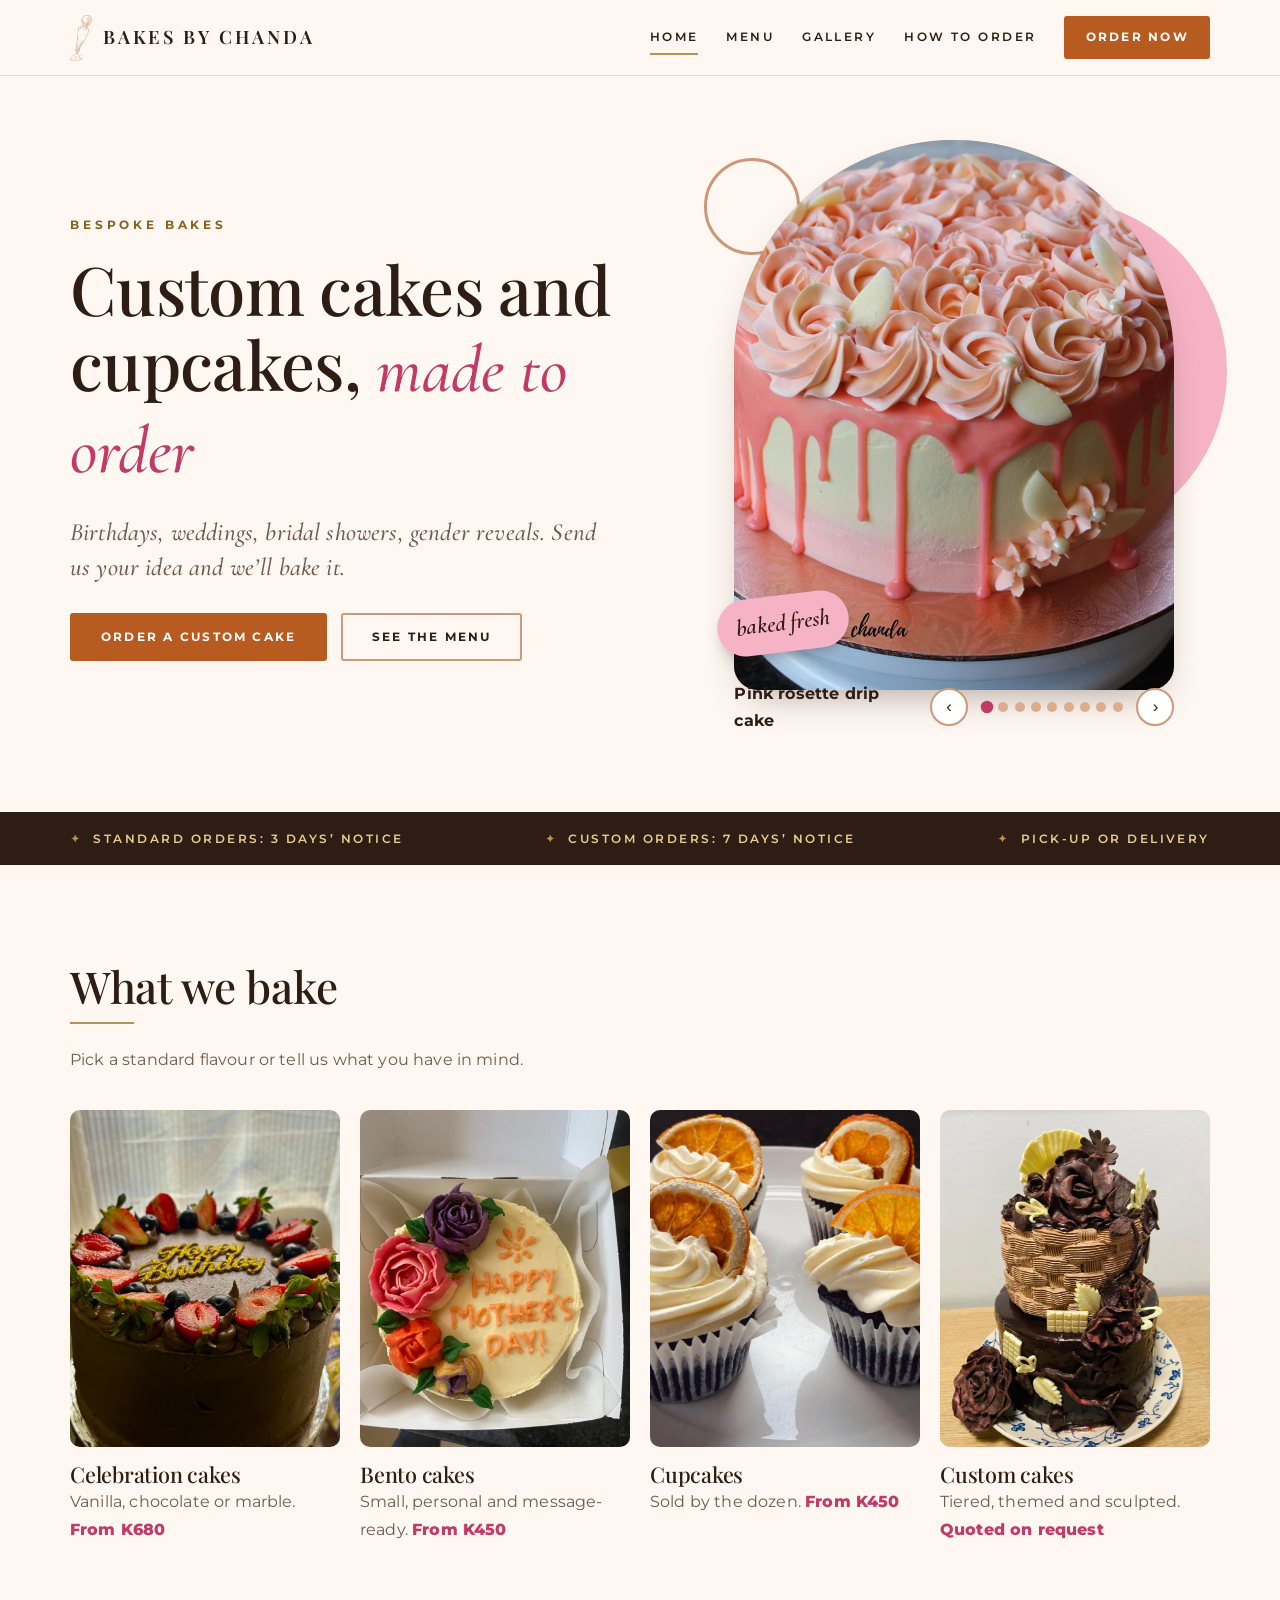
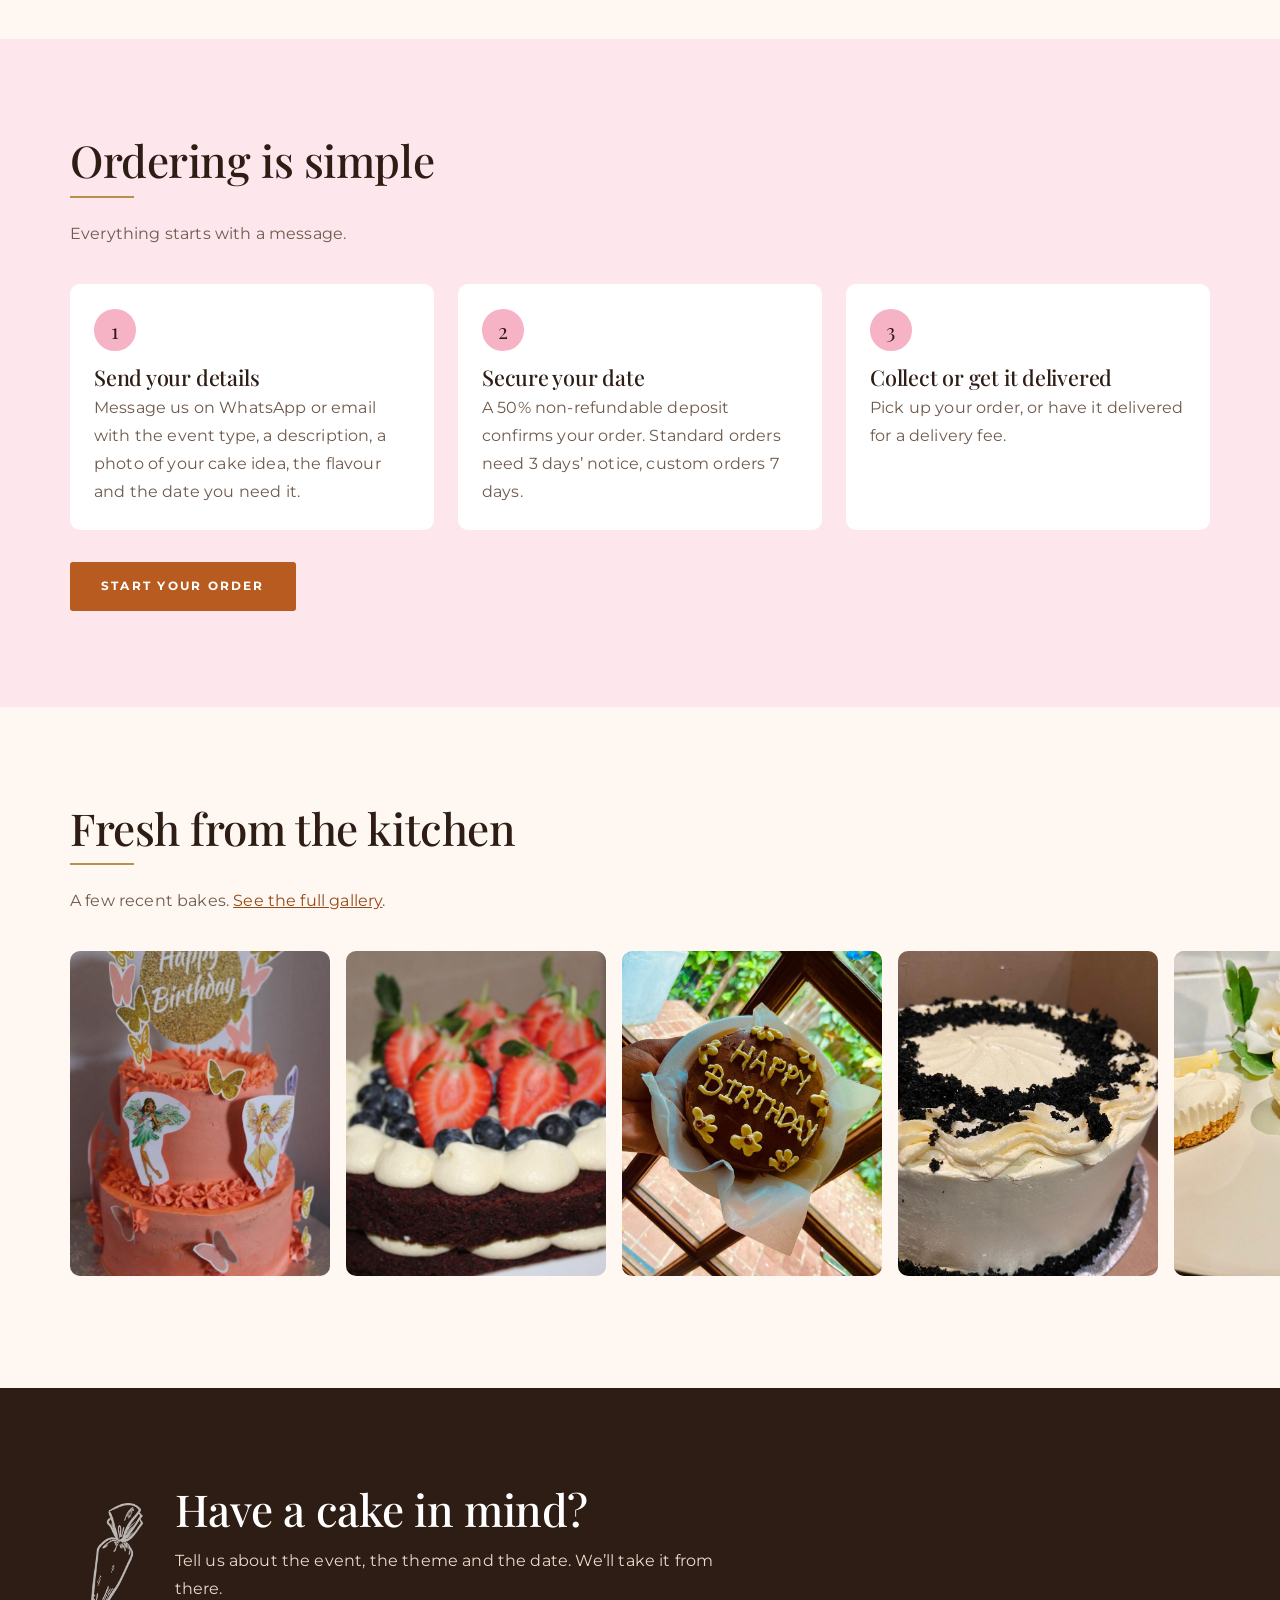
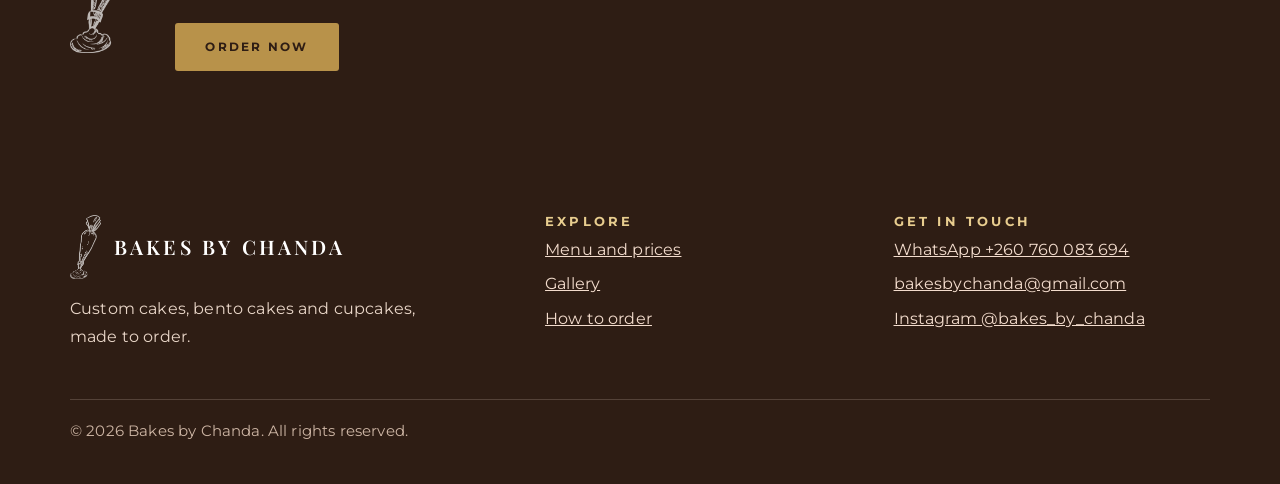
==== index.html @ f574d34b "Add files via upload" ====
<!DOCTYPE html>
<html lang="en">
<head>
<meta charset="utf-8">
<meta name="viewport" content="width=device-width, initial-scale=1">
<title>Bakes by Chanda | Custom cakes, bento cakes and cupcakes</title>
<meta name="description" content="Custom cakes, bento cakes and cupcakes made to order. See the menu and prices, browse the gallery and order on WhatsApp.">
<meta name="theme-color" content="#dbac8f">
<meta property="og:title" content="Bakes by Chanda | Custom cakes, bento cakes and cupcakes">
<meta property="og:description" content="Custom cakes, bento cakes and cupcakes made to order. See the menu and prices, browse the gallery and order on WhatsApp.">
<meta property="og:type" content="website">
<meta property="og:image" content="images/cake-pink-rosettes.jpg">
<link rel="icon" type="image/png" href="images/logo-bag.png">
<link rel="preconnect" href="https://fonts.googleapis.com">
<link rel="preconnect" href="https://fonts.gstatic.com" crossorigin>
<link href="https://fonts.googleapis.com/css2?family=Cormorant+Garamond:ital,wght@0,500;0,600;1,500;1,600&family=Montserrat:wght@400;500;600;700;800&family=Playfair+Display:wght@500;600;700&display=swap" rel="stylesheet">
<link rel="stylesheet" href="css/style.css">
</head>
<body>
<a class="skip-link" href="#main">Skip to content</a>
<header class="site-header">
  <div class="wrap header-inner">
    <a class="brand" href="index.html" aria-label="Bakes by Chanda, home">
      <img src="images/logo-bag.png" alt="">
      <span class="brand-name">Bakes by Chanda</span>
    </a>
    <button class="nav-toggle" aria-expanded="false" aria-controls="site-nav" aria-label="Menu"><span></span></button>
    <nav class="nav" id="site-nav" aria-label="Main">
      <a href="index.html" aria-current="page">Home</a>
      <a href="menu.html">Menu</a>
      <a href="gallery.html">Gallery</a>
      <a href="order.html">How to order</a>
      <a class="btn btn-primary" href="order.html#order-form">Order now</a>
    </nav>
  </div>
</header>
<main id="main">

<section class="hero">
  <div class="wrap hero-grid">
    <div>
      <p class="eyebrow">Bespoke bakes</p>
      <h1>Custom cakes and cupcakes, <em>made to order</em></h1>
      <p class="lede">Birthdays, weddings, bridal showers, gender reveals. Send us your idea and we&rsquo;ll bake it.</p>
      <div class="hero-actions">
        <a class="btn btn-primary" href="order.html#order-form">Order a custom cake</a>
        <a class="btn btn-ghost" href="menu.html">See the menu</a>
      </div>
    </div>
    <div class="hero-art">
      <div class="slides" data-slideshow role="region" aria-roledescription="carousel" aria-label="Photos of our cakes and cupcakes">
        <figure class="slide is-active" data-caption="Pink rosette drip cake">
          <img src="images/cake-pink-rosettes.jpg" alt="Pink rosette drip cake with pearls and white chocolate petals" width="1100" height="1100">
        </figure>
        <figure class="slide" data-caption="Buttercream flower cupcakes" aria-hidden="true">
          <img src="images/cupcakes-buttercream-flowers.jpg" alt="Cupcakes topped with piped buttercream roses and flowers" width="1100" height="1100" loading="lazy">
        </figure>
        <figure class="slide" data-caption="Chocolate drip cake" aria-hidden="true">
          <img src="images/cake-chocolate-drip.jpg" alt="Chocolate drip cake with buttercream swirls and crumb toppers" width="1100" height="1100" loading="lazy">
        </figure>
        <figure class="slide" data-caption="Oreo cupcakes" aria-hidden="true">
          <img src="images/cupcakes-oreo.jpg" alt="Chocolate cupcakes with Oreo buttercream and Oreo halves" width="1100" height="1100" loading="lazy">
        </figure>
        <figure class="slide" data-caption="Gold drip birthday cake" aria-hidden="true">
          <img src="images/cake-gold-drip-33-detail.jpg" alt="Gold drip cake with piped numbers and decorations" width="1100" height="1100" loading="lazy">
        </figure>
        <figure class="slide" data-caption="Fondant cake with sugar flowers" aria-hidden="true">
          <img src="images/cake-fondant-striped-roses.jpg" alt="Red and white striped fondant cake with sugar roses and candy details" width="1100" height="1100" loading="lazy">
        </figure>
        <figure class="slide" data-caption="Caramel drip cake" aria-hidden="true">
          <img src="images/cake-caramel-drip.jpg" alt="Caramel and chocolate drip cake with buttercream rosettes" width="825" height="1100" loading="lazy">
        </figure>
        <figure class="slide" data-caption="Butterfly cupcakes" aria-hidden="true">
          <img src="images/cupcakes-pink-butterflies.jpg" alt="Pink buttercream cupcakes with gold glitter butterfly toppers" width="1100" height="733" loading="lazy">
        </figure>
        <figure class="slide" data-caption="Rose and flower cupcakes" aria-hidden="true">
          <img src="images/cupcakes-rose-box.jpg" alt="Box of cupcakes with piped pink and orange buttercream flowers" width="1100" height="825" loading="lazy">
        </figure>
      </div>
      <div class="slide-bar">
        <p class="slide-caption" aria-live="polite"></p>
        <div class="slide-controls">
          <button class="slide-btn slide-prev" type="button" aria-label="Previous photo">&#8249;</button>
          <div class="slide-dots"></div>
          <button class="slide-btn slide-next" type="button" aria-label="Next photo">&#8250;</button>
        </div>
      </div>
      <span class="sticker" aria-hidden="true">baked fresh</span>
    </div>
  </div>
</section>

<div class="info-strip">
  <div class="wrap">
    <ul>
      <li>Standard orders: 3 days&rsquo; notice</li>
      <li>Custom orders: 7 days&rsquo; notice</li>
      <li>Pick-up or delivery</li>
    </ul>
  </div>
</div>

<section class="section">
  <div class="wrap">
    <div class="section-head">
      <h2>What we bake</h2>
      <p>Pick a standard flavour or tell us what you have in mind.</p>
    </div>
    <div class="tiles">
      <a class="tile" href="menu.html#cakes">
        <div class="tile-img"><img src="images/cake-chocolate-berries-birthday.jpg" alt="Chocolate birthday cake ringed with strawberries and blueberries" loading="lazy"></div>
        <h3>Celebration cakes</h3>
        <p>Vanilla, chocolate or marble. <span class="from">From K680</span></p>
      </a>
      <a class="tile" href="menu.html#bento">
        <div class="tile-img"><img src="images/bento-mothers-day.jpg" alt="Mother&rsquo;s Day bento cake with buttercream roses" loading="lazy"></div>
        <h3>Bento cakes</h3>
        <p>Small, personal and message-ready. <span class="from">From K450</span></p>
      </a>
      <a class="tile" href="menu.html#cupcakes">
        <div class="tile-img"><img src="images/cupcakes-orange-slice.jpg" alt="Chocolate cupcakes with vanilla frosting and dried orange slices" loading="lazy"></div>
        <h3>Cupcakes</h3>
        <p>Sold by the dozen. <span class="from">From K450</span></p>
      </a>
      <a class="tile" href="menu.html#custom">
        <div class="tile-img"><img src="images/cake-chocolate-basket-weave.jpg" alt="Two-tier chocolate cake with basket-weave buttercream and chocolate roses" loading="lazy"></div>
        <h3>Custom cakes</h3>
        <p>Tiered, themed and sculpted. <span class="from">Quoted on request</span></p>
      </a>
    </div>
  </div>
</section>

<section class="section band-pink">
  <div class="wrap">
    <div class="section-head">
      <h2>Ordering is simple</h2>
      <p>Everything starts with a message.</p>
    </div>
    <ol class="steps">
      <li>
        <h3>Send your details</h3>
        <p>Message us on WhatsApp or email with the event type, a description, a photo of your cake idea, the flavour and the date you need it.</p>
      </li>
      <li>
        <h3>Secure your date</h3>
        <p>A 50% non-refundable deposit confirms your order. Standard orders need 3 days&rsquo; notice, custom orders 7 days.</p>
      </li>
      <li>
        <h3>Collect or get it delivered</h3>
        <p>Pick up your order, or have it delivered for a delivery fee.</p>
      </li>
    </ol>
    <div class="band-actions"><a class="btn btn-primary" href="order.html#order-form">Start your order</a></div>
  </div>
</section>

<section class="section">
  <div class="wrap">
    <div class="section-head">
      <h2>Fresh from the kitchen</h2>
      <p>A few recent bakes. <a href="gallery.html">See the full gallery</a>.</p>
    </div>
  </div>
  <div class="strip" tabindex="0" aria-label="Recent bakes, scroll sideways">
    <a href="gallery.html#custom"><img src="images/cake-fairy-two-tier.jpg" alt="Two-tier fairy birthday cake with butterflies" loading="lazy"></a>
    <a href="gallery.html#cakes"><img src="images/cake-red-velvet-berries.jpg" alt="Naked layer cake with strawberries and blueberries" loading="lazy"></a>
    <a href="gallery.html#bento"><img src="images/bento-happy-birthday.jpg" alt="Chocolate bento cake with Happy Birthday piping" loading="lazy"></a>
    <a href="gallery.html#cakes"><img src="images/cake-vanilla-crumb.jpg" alt="Vanilla buttercream cake with dark cake-crumb border" loading="lazy"></a>
    <a href="gallery.html#desserts"><img src="images/dessert-lemon-cheesecake-cups.jpg" alt="Lemon cheesecake cups with a biscuit base" loading="lazy" style="object-position:40% 50%"></a>
    <a href="gallery.html#custom"><img src="images/cake-fondant-striped-roses-detail.jpg" alt="Close-up of sugar roses on a striped fondant cake" loading="lazy"></a>
  </div>
</section>

<section class="section cta">
  <div class="wrap cta-inner">
    <img src="images/logo-bag-white.png" alt="">
    <div>
      <h2>Have a cake in mind?</h2>
      <p>Tell us about the event, the theme and the date. We&rsquo;ll take it from there.</p>
      <a class="btn btn-primary" href="order.html#order-form">Order now</a>
    </div>
  </div>
</section>
</main>
<footer class="site-footer">
  <div class="wrap">
    <div class="footer-grid">
      <div>
        <div class="footer-brand">
          <img src="images/logo-bag-white.png" alt="">
          <span class="brand-name">Bakes by Chanda</span>
        </div>
        <p style="margin-top:1rem;max-width:22rem">Custom cakes, bento cakes and cupcakes, made to order.</p>
      </div>
      <div>
        <h3>Explore</h3>
        <ul>
          <li><a href="menu.html">Menu and prices</a></li>
          <li><a href="gallery.html">Gallery</a></li>
          <li><a href="order.html">How to order</a></li>
        </ul>
      </div>
      <div>
        <h3>Get in touch</h3>
        <ul>
          <li><a href="https://wa.me/260760083694">WhatsApp +260 760 083 694</a></li>
          <li><a href="mailto:bakesbychanda@gmail.com">bakesbychanda@gmail.com</a></li>
          <li><a href="https://www.instagram.com/bakes_by_chanda/" rel="noopener">Instagram @bakes_by_chanda</a></li>
        </ul>
      </div>
    </div>
    <p class="copyright">&copy; <span data-year>2026</span> Bakes by Chanda. All rights reserved.</p>
  </div>
</footer>
<script src="js/main.js"></script>
</body>
</html>
---- css/style.css ----
/* ==========================================================
   Bakes by Chanda – stylesheet
   Colours come from the menu/logo PDF (tan, clay, burnt orange)
   plus a pink accent. Change them once here, in :root.
   ========================================================== */

:root {
  --cream: #fff8f2;
  --paper: #ffffff;
  --tan: #dbac8f;
  --clay: #cb9979;
  --burnt: #b85b20;
  --burnt-dark: #964815;
  --cocoa: #2e1d14;
  --muted: #6f5a4d;
  --pink: #f6b3c5;
  --pink-soft: #fde6ec;
  --pink-deep: #c23b66;
  --gold: #b8924a;          /* decorative gold */
  --gold-text: #85621f;     /* darker gold, readable on cream */
  --gold-light: #e8cd8f;    /* gold on dark backgrounds */

  --font-display: "Playfair Display", Georgia, "Times New Roman", serif;
  --font-accent: "Cormorant Garamond", Georgia, serif;
  --font-body: "Montserrat", "Segoe UI", system-ui, -apple-system, sans-serif;

  --radius: 10px;
  --wrap: 1140px;
  --header-h: 76px;
}

*,
*::before,
*::after { box-sizing: border-box; }

html { scroll-behavior: smooth; scroll-padding-top: calc(var(--header-h) + 16px); }

body {
  margin: 0;
  font-family: var(--font-body);
  font-size: 1rem;
  line-height: 1.75;
  letter-spacing: .01em;
  color: var(--cocoa);
  background: var(--cream);
  -webkit-font-smoothing: antialiased;
}

img { max-width: 100%; display: block; }
a { color: var(--burnt-dark); }
a:hover { color: var(--pink-deep); }

h1, h2, h3 {
  font-family: var(--font-display);
  font-weight: 500;
  line-height: 1.12;
  letter-spacing: -.01em;
  margin: 0 0 .5em;
  color: var(--cocoa);
}
h1 { font-size: clamp(2.5rem, 5.4vw, 4.2rem); }
h2 { font-size: clamp(1.9rem, 3.6vw, 2.75rem); }
h3 { font-size: 1.35rem; }
h1 em, h2 em {
  font-family: var(--font-accent); font-style: italic; font-weight: 500;
  color: var(--pink-deep); letter-spacing: 0;
}
.eyebrow {
  font-size: .75rem; font-weight: 700; letter-spacing: .32em; text-transform: uppercase;
  color: var(--gold-text); margin: 0 0 1rem;
}
p { margin: 0 0 1em; }

:focus-visible { outline: 3px solid var(--pink-deep); outline-offset: 3px; border-radius: 4px; }

.wrap { width: min(var(--wrap), 100% - 2.5rem); margin-inline: auto; }
.section { padding: clamp(3.5rem, 8vw, 6rem) 0; }
.section-head { max-width: 40rem; margin-bottom: 2.25rem; }
.section-head p { color: var(--muted); }
.section-head h2::after { content: ""; display: block; width: 64px; height: 2px; background: var(--gold); margin-top: .7rem; }
.lede { font-family: var(--font-accent); font-size: 1.55rem; line-height: 1.4; font-style: italic; font-weight: 500; color: var(--muted); max-width: 34rem; }

.skip-link {
  position: absolute; left: -999px; top: 8px; z-index: 100;
  background: var(--cocoa); color: #fff; padding: .6rem 1rem; border-radius: 8px;
}
.skip-link:focus { left: 8px; }

/* ---------- Buttons ---------- */
.btn {
  display: inline-flex; align-items: center; justify-content: center; gap: .5rem;
  padding: 1rem 1.8rem; border-radius: 3px; border: 2px solid transparent;
  font: 700 .78rem/1 var(--font-body); letter-spacing: .18em; text-transform: uppercase;
  text-decoration: none; cursor: pointer;
  transition: background-color .2s, color .2s, border-color .2s, transform .2s;
}
.btn-primary { background: var(--burnt); color: #fff; }
.btn-primary:hover { background: var(--burnt-dark); color: #fff; }
.btn-ghost { border-color: var(--clay); color: var(--cocoa); background: transparent; }
.btn-ghost:hover { background: var(--pink-soft); border-color: var(--pink-deep); color: var(--cocoa); }
.btn-pink { background: var(--pink); color: var(--cocoa); }
.btn-pink:hover { background: #f09ab2; color: var(--cocoa); }
.btn-wa { background: #1c7c4a; color: #fff; }
.btn-wa:hover { background: #14603a; color: #fff; }
.btn:active { transform: translateY(1px); }

/* ---------- Header ---------- */
.site-header {
  position: sticky; top: 0; z-index: 50; height: var(--header-h);
  background: rgba(255, 248, 242, .94);
  backdrop-filter: blur(8px);
  border-bottom: 1px solid rgba(203, 153, 121, .35);
}
.header-inner { height: 100%; display: flex; align-items: center; justify-content: space-between; gap: 1rem; }
.brand { display: flex; align-items: center; gap: .65rem; text-decoration: none; color: var(--cocoa); }
.brand img { height: 46px; width: auto; }
.brand-name {
  font-family: var(--font-display); font-weight: 600; font-size: 1.15rem; line-height: 1;
  letter-spacing: .16em; text-transform: uppercase;
}
@media (max-width: 420px) { .brand-name { font-size: .92rem; letter-spacing: .1em; } }
.brand:hover { color: var(--cocoa); }

.nav { display: flex; align-items: center; gap: 1.75rem; }
.nav a:not(.btn) {
  text-decoration: none; color: var(--cocoa); font-weight: 600; padding: .35rem 0;
  font-size: .76rem; letter-spacing: .2em; text-transform: uppercase;
  border-bottom: 2px solid transparent;
}
.nav a:not(.btn):hover { border-bottom-color: var(--gold); color: var(--cocoa); }
.nav a[aria-current="page"]:not(.btn) { border-bottom-color: var(--gold); }
.nav .btn { padding: .8rem 1.2rem; }

.nav-toggle {
  display: none; background: none; border: 2px solid var(--clay); border-radius: 12px;
  width: 46px; height: 46px; cursor: pointer; padding: 0; color: var(--cocoa);
}
.nav-toggle span, .nav-toggle span::before, .nav-toggle span::after {
  display: block; width: 20px; height: 2px; background: currentColor; margin: auto; position: relative;
  transition: transform .2s, background-color .2s;
}
.nav-toggle span::before, .nav-toggle span::after { content: ""; position: absolute; left: 0; }
.nav-toggle span::before { top: -6px; }
.nav-toggle span::after { top: 6px; }
.nav-toggle[aria-expanded="true"] span { background: transparent; }
.nav-toggle[aria-expanded="true"] span::before { top: 0; transform: rotate(45deg); }
.nav-toggle[aria-expanded="true"] span::after { top: 0; transform: rotate(-45deg); }

@media (max-width: 800px) {
  .nav-toggle { display: block; }
  .nav {
    position: absolute; top: var(--header-h); left: 0; right: 0;
    flex-direction: column; align-items: stretch; gap: 0;
    background: var(--cream); padding: .75rem 1.25rem 1.25rem;
    border-bottom: 1px solid rgba(203, 153, 121, .35);
    display: none;
  }
  .nav.is-open { display: flex; }
  .nav a:not(.btn) { padding: .9rem 0; border-bottom: 1px solid rgba(203, 153, 121, .25); }
  .nav .btn { margin-top: .9rem; }
}

/* ---------- Hero ---------- */
.hero { padding: clamp(2rem, 5vw, 4rem) 0 clamp(3rem, 6vw, 5rem); overflow: hidden; }
.hero-grid { display: grid; grid-template-columns: 1.05fr .95fr; gap: clamp(2rem, 5vw, 4.5rem); align-items: center; }
.hero h1 { margin-bottom: .4em; }
.hero-actions { display: flex; flex-wrap: wrap; gap: .85rem; margin-top: 1.75rem; }

.hero-art { position: relative; max-width: 440px; width: 100%; margin-inline: auto; padding: 0 0 2.8rem; }
.hero-art::before {                       /* pink circle behind the frame */
  content: ""; position: absolute; width: 78%; aspect-ratio: 1; border-radius: 50%;
  background: var(--pink); right: -12%; top: 10%; z-index: 0;
}
.hero-art::after {                        /* small clay ring */
  content: ""; position: absolute; width: 22%; aspect-ratio: 1; border-radius: 50%;
  border: 3px solid var(--clay); left: -7%; top: 3%; z-index: 0;
}
.slides {
  position: relative; z-index: 1; aspect-ratio: 4 / 5; overflow: hidden;
  border-radius: 50% 50% 24px 24px / 40% 40% 24px 24px;
  background: var(--tan); box-shadow: 0 18px 40px -18px rgba(46, 29, 20, .45);
}
.slide { position: absolute; inset: 0; margin: 0; opacity: 0; transition: opacity .9s ease; }
.slide.is-active { opacity: 1; }
.slide img { width: 100%; height: 100%; object-fit: cover; }

.slide-bar {
  position: absolute; z-index: 2; left: 0; right: 0; bottom: 0;
  display: flex; align-items: center; justify-content: space-between; gap: .75rem;
}
.slide-caption { margin: 0; font-weight: 700; font-size: .98rem; color: var(--cocoa); min-height: 1.6em; }
.slide-controls { display: flex; align-items: center; gap: .5rem; }
.slide-btn {
  width: 38px; height: 38px; border-radius: 50%; border: 2px solid var(--clay);
  background: var(--paper); color: var(--cocoa); cursor: pointer; font-size: 1.05rem; line-height: 1;
  display: grid; place-items: center; padding: 0;
}
.slide-btn:hover { background: var(--pink-soft); border-color: var(--pink-deep); }
.slide-dots { display: flex; gap: .4rem; margin: 0 .35rem; }
.slide-dot {
  width: 10px; height: 10px; border-radius: 50%; border: 0; padding: 0; cursor: pointer;
  background: var(--tan);
}
.slide-dot[aria-current="true"] { background: var(--pink-deep); transform: scale(1.25); }

.sticker {
  position: absolute; z-index: 3; left: -4%; bottom: 5.2rem; transform: rotate(-7deg);
  background: var(--pink); color: var(--cocoa); font-family: var(--font-accent); font-style: italic; font-weight: 600; font-size: 1.45rem;
  padding: .5rem 1.2rem; border-radius: 999px; box-shadow: 0 8px 18px -8px rgba(46, 29, 20, .5);
}

@media (max-width: 860px) {
  .hero-grid { grid-template-columns: 1fr; }
  .hero-art { order: -1; max-width: 360px; }
}

/* ---------- Info strip ---------- */
.info-strip { background: var(--cocoa); color: var(--gold-light); }
.info-strip ul {
  list-style: none; margin: 0; padding: 1rem 0; display: flex; flex-wrap: wrap;
  justify-content: space-between; gap: .6rem 2rem; font-weight: 600;
  font-size: .78rem; letter-spacing: .2em; text-transform: uppercase;
}
.info-strip li::before { content: "✦"; color: var(--gold); margin-right: .65rem; }

/* ---------- Category tiles ---------- */
.tiles { display: grid; grid-template-columns: repeat(4, 1fr); gap: 1.25rem; }
.tile { text-decoration: none; color: var(--cocoa); display: block; }
.tile:hover { color: var(--cocoa); }
.tile-img { aspect-ratio: 4 / 5; overflow: hidden; border-radius: var(--radius); background: var(--tan); }
.tile-img img { width: 100%; height: 100%; object-fit: cover; transition: transform .5s ease; }
.tile:hover .tile-img img { transform: scale(1.04); }
.tile h3 { margin: .9rem 0 .15rem; }
.tile p { margin: 0; color: var(--muted); font-size: .98rem; }
.tile .from { color: var(--pink-deep); font-weight: 800; }
@media (max-width: 960px) { .tiles { grid-template-columns: repeat(2, 1fr); } }
@media (max-width: 480px) { .tiles { gap: .9rem; } .tile h3 { font-size: 1.25rem; } }

/* ---------- Steps (a real sequence, so numbered) ---------- */
.band-pink { background: var(--pink-soft); }
.steps { list-style: none; margin: 0; padding: 0; display: grid; grid-template-columns: repeat(3, 1fr); gap: 1.5rem; counter-reset: step; }
.steps li { counter-increment: step; background: var(--paper); border-radius: var(--radius); padding: 1.6rem 1.5rem 1.5rem; position: relative; }
.steps li::before {
  content: counter(step); font-family: var(--font-display); font-size: 1.3rem;
  width: 2.6rem; height: 2.6rem; border-radius: 50%; background: var(--pink); color: var(--cocoa);
  display: grid; place-items: center; margin-bottom: .9rem;
}
.steps h3 { font-size: 1.35rem; margin-bottom: .3rem; }
.steps p { margin: 0; color: var(--muted); }
.band-actions { margin-top: 2rem; }
@media (max-width: 800px) { .steps { grid-template-columns: 1fr; } }

/* ---------- Recent bakes strip ---------- */
.strip {
  display: flex; gap: 1rem; overflow-x: auto; scroll-snap-type: x proximity;
  padding-bottom: 1rem; margin-inline: calc(50% - 50vw); padding-inline: max(1.25rem, calc(50vw - var(--wrap) / 2));
  scroll-padding-inline: max(1.25rem, calc(50vw - var(--wrap) / 2));
  scrollbar-color: var(--clay) transparent;
}
.strip a { flex: 0 0 min(260px, 62vw); scroll-snap-align: start; border-radius: var(--radius); overflow: hidden; aspect-ratio: 4 / 5; background: var(--tan); }
.strip img { width: 100%; height: 100%; object-fit: cover; transition: transform .5s ease; }
.strip a:hover img { transform: scale(1.05); }

/* ---------- CTA band ---------- */
.cta { background: var(--cocoa); color: #ead9cc; }
.cta h2 { color: #fff; }
.cta .btn-primary { background: var(--gold); color: var(--cocoa); }
.cta .btn-primary:hover { background: var(--gold-light); color: var(--cocoa); }
.cta-inner { display: grid; grid-template-columns: auto 1fr; gap: 2rem; align-items: center; }
.cta img { height: 150px; width: auto; filter: none; }
.cta h2 { margin-bottom: .3em; }
.cta p { margin-bottom: 1.25rem; max-width: 36rem; }
@media (max-width: 600px) { .cta-inner { grid-template-columns: 1fr; } .cta img { height: 100px; } }

/* ---------- Page banner (inner pages) ---------- */
.page-banner { padding: clamp(2.5rem, 6vw, 4.5rem) 0 clamp(1.5rem, 3vw, 2.5rem); }
.page-banner p { color: var(--muted); max-width: 38rem; font-size: 1.15rem; }
.page-banner h1 { margin-bottom: .25em; }

/* ---------- Menu page ---------- */
.chips { display: flex; flex-wrap: wrap; gap: .6rem; margin-top: 1.4rem; }
.chip {
  padding: .6rem 1.1rem; border-radius: 999px; border: 2px solid var(--clay);
  background: transparent; color: var(--cocoa); font: 600 .74rem/1.2 var(--font-body); letter-spacing: .14em; text-transform: uppercase;
  text-decoration: none; cursor: pointer;
}
.chip:hover { background: var(--pink-soft); border-color: var(--pink-deep); color: var(--cocoa); }
.chip[aria-pressed="true"] { background: var(--cocoa); border-color: var(--cocoa); color: #fff; }

.menu-block { display: grid; grid-template-columns: 1fr 1fr; gap: clamp(1.5rem, 5vw, 4rem); align-items: center; padding: clamp(2rem, 5vw, 3.25rem) 0; }
.menu-block + .menu-block { border-top: 2px dotted var(--clay); }
.menu-block.flip .menu-photos { order: 2; }
.menu-photos { display: grid; grid-template-columns: 1fr 1fr; gap: .9rem; }
.menu-photos.single { grid-template-columns: 1fr; max-width: 420px; }
.menu-photos img { width: 100%; aspect-ratio: 4 / 5; object-fit: cover; border-radius: var(--radius); background: var(--tan); }
.menu-photos img:nth-child(2) { margin-top: 2rem; }
.menu-photos.single img:nth-child(2) { margin-top: 0; }
.menu-note { color: var(--muted); }
.price-list { list-style: none; margin: 1.25rem 0; padding: 0; }
.price-list li { display: flex; align-items: baseline; gap: .6rem; padding: .55rem 0; font-size: 1.15rem; font-weight: 700; }
.price-list .dots { flex: 1; border-bottom: 2px dotted var(--clay); transform: translateY(-4px); min-width: 1rem; }
.price-list .price { font-family: var(--font-display); font-size: 1.35rem; color: var(--burnt-dark); font-weight: 400; }
.price-list small { display: block; font-weight: 400; color: var(--muted); font-size: .92rem; }
.tag-pink {
  display: inline-block; background: var(--pink-soft); color: var(--pink-deep); font-weight: 800;
  padding: .25rem .8rem; border-radius: 999px; font-size: .9rem; margin-bottom: .75rem;
}
.delivery-note { background: var(--pink-soft); border-radius: var(--radius); padding: 1.1rem 1.4rem; font-weight: 700; margin-top: 1rem; }
@media (max-width: 800px) {
  .menu-block { grid-template-columns: 1fr; }
  .menu-block.flip .menu-photos { order: 0; }
  .menu-photos.single { max-width: none; }
}

/* ---------- Gallery ---------- */
.masonry { columns: 3 260px; column-gap: 1rem; }
.g-item { break-inside: avoid; margin: 0 0 1rem; }
.g-item[hidden] { display: none; }
.g-item button {
  display: block; width: 100%; padding: 0; border: 0; background: var(--tan);
  border-radius: var(--radius); overflow: hidden; cursor: zoom-in; position: relative;
}
.g-item img { width: 100%; height: auto; transition: transform .5s ease; }
.g-item button:hover img { transform: scale(1.03); }
.g-item figcaption { padding: .5rem .25rem 0; font-size: .95rem; color: var(--muted); }

dialog.lightbox {
  border: 0; padding: 0; background: transparent; max-width: 100vw; max-height: 100vh; width: 100%; height: 100%;
}
dialog.lightbox::backdrop { background: rgba(46, 29, 20, .88); }
.lb-inner { height: 100%; display: grid; grid-template-rows: 1fr auto; place-items: center; padding: 1.25rem; gap: .75rem; }
.lb-inner img { max-width: min(92vw, 900px); max-height: 78vh; width: auto; height: auto; border-radius: 12px; object-fit: contain; }
.lb-caption { color: #fff; font-weight: 700; text-align: center; margin: 0; }
.lb-btn {
  position: fixed; width: 46px; height: 46px; border-radius: 50%; border: 0; cursor: pointer;
  background: var(--paper); color: var(--cocoa); font-size: 1.4rem; display: grid; place-items: center;
}
.lb-btn:hover { background: var(--pink); }
.lb-close { top: 16px; right: 16px; }
.lb-prev { left: 16px; top: 50%; }
.lb-next { right: 16px; top: 50%; }

/* ---------- Order page ---------- */
.order-grid { display: grid; grid-template-columns: 1.15fr .85fr; gap: clamp(1.5rem, 4vw, 3rem); align-items: start; }
.card { background: var(--paper); border-radius: var(--radius); padding: clamp(1.4rem, 3vw, 2.2rem); }
.card.tan { background: var(--clay); }
.card.tan h2, .card.tan h3 { color: #2b1a10; }
.field { margin-bottom: 1.1rem; }
.field label { display: block; font-weight: 800; margin-bottom: .35rem; }
.field .hint { font-weight: 400; color: var(--muted); font-size: .92rem; }
.field input, .field select, .field textarea {
  width: 100%; padding: .8rem 1rem; border: 2px solid var(--tan); border-radius: 12px;
  font: inherit; color: var(--cocoa); background: var(--cream);
}
.field textarea { min-height: 120px; resize: vertical; }
.field input:focus, .field select:focus, .field textarea:focus { outline: 3px solid var(--pink); border-color: var(--pink-deep); }
.field-row { display: grid; grid-template-columns: 1fr 1fr; gap: 1rem; }
.notice { border-radius: 12px; padding: .8rem 1rem; background: var(--pink-soft); font-weight: 700; margin-bottom: 1.1rem; }
.notice[hidden] { display: none; }
.form-actions { display: flex; flex-wrap: wrap; gap: .8rem; }
.form-foot { color: var(--muted); font-size: .95rem; margin: 1rem 0 0; }
.tc-list { margin: 0 0 1.5rem; padding-left: 1.2rem; }
.tc-list li { margin-bottom: .6rem; }
.contact-list { list-style: none; margin: 0; padding: 0; }
.contact-list li { margin-bottom: .5rem; }
.contact-list a { color: #2b1a10; font-weight: 800; }
@media (max-width: 860px) { .order-grid { grid-template-columns: 1fr; } .field-row { grid-template-columns: 1fr; } }

/* ---------- Footer ---------- */
.site-footer { background: var(--cocoa); color: #e9d6c8; padding: 3rem 0 1.5rem; }
.site-footer a { color: #f3dccd; }
.site-footer a:hover { color: var(--pink); }
.footer-grid { display: grid; grid-template-columns: 1.4fr 1fr 1fr; gap: 2rem; }
.footer-brand { display: flex; align-items: center; gap: .8rem; }
.footer-brand img { height: 64px; width: auto; }
.footer-brand .brand-name { color: #fff; font-size: 1.25rem; }
.site-footer h3 { color: var(--gold-light); font-size: .8rem; letter-spacing: .25em; text-transform: uppercase; font-family: var(--font-body); font-weight: 700; }
.site-footer ul { list-style: none; margin: 0; padding: 0; }
.site-footer li { margin-bottom: .4rem; }
.copyright { border-top: 1px solid rgba(233, 214, 200, .2); margin-top: 2rem; padding-top: 1.2rem; font-size: .92rem; color: #cdb5a4; }
@media (max-width: 760px) { .footer-grid { grid-template-columns: 1fr; } }

/* ---------- Motion preferences ---------- */
@media (prefers-reduced-motion: reduce) {
  html { scroll-behavior: auto; }
  .slide { transition: none; }
  * { transition-duration: .01ms !important; }
}
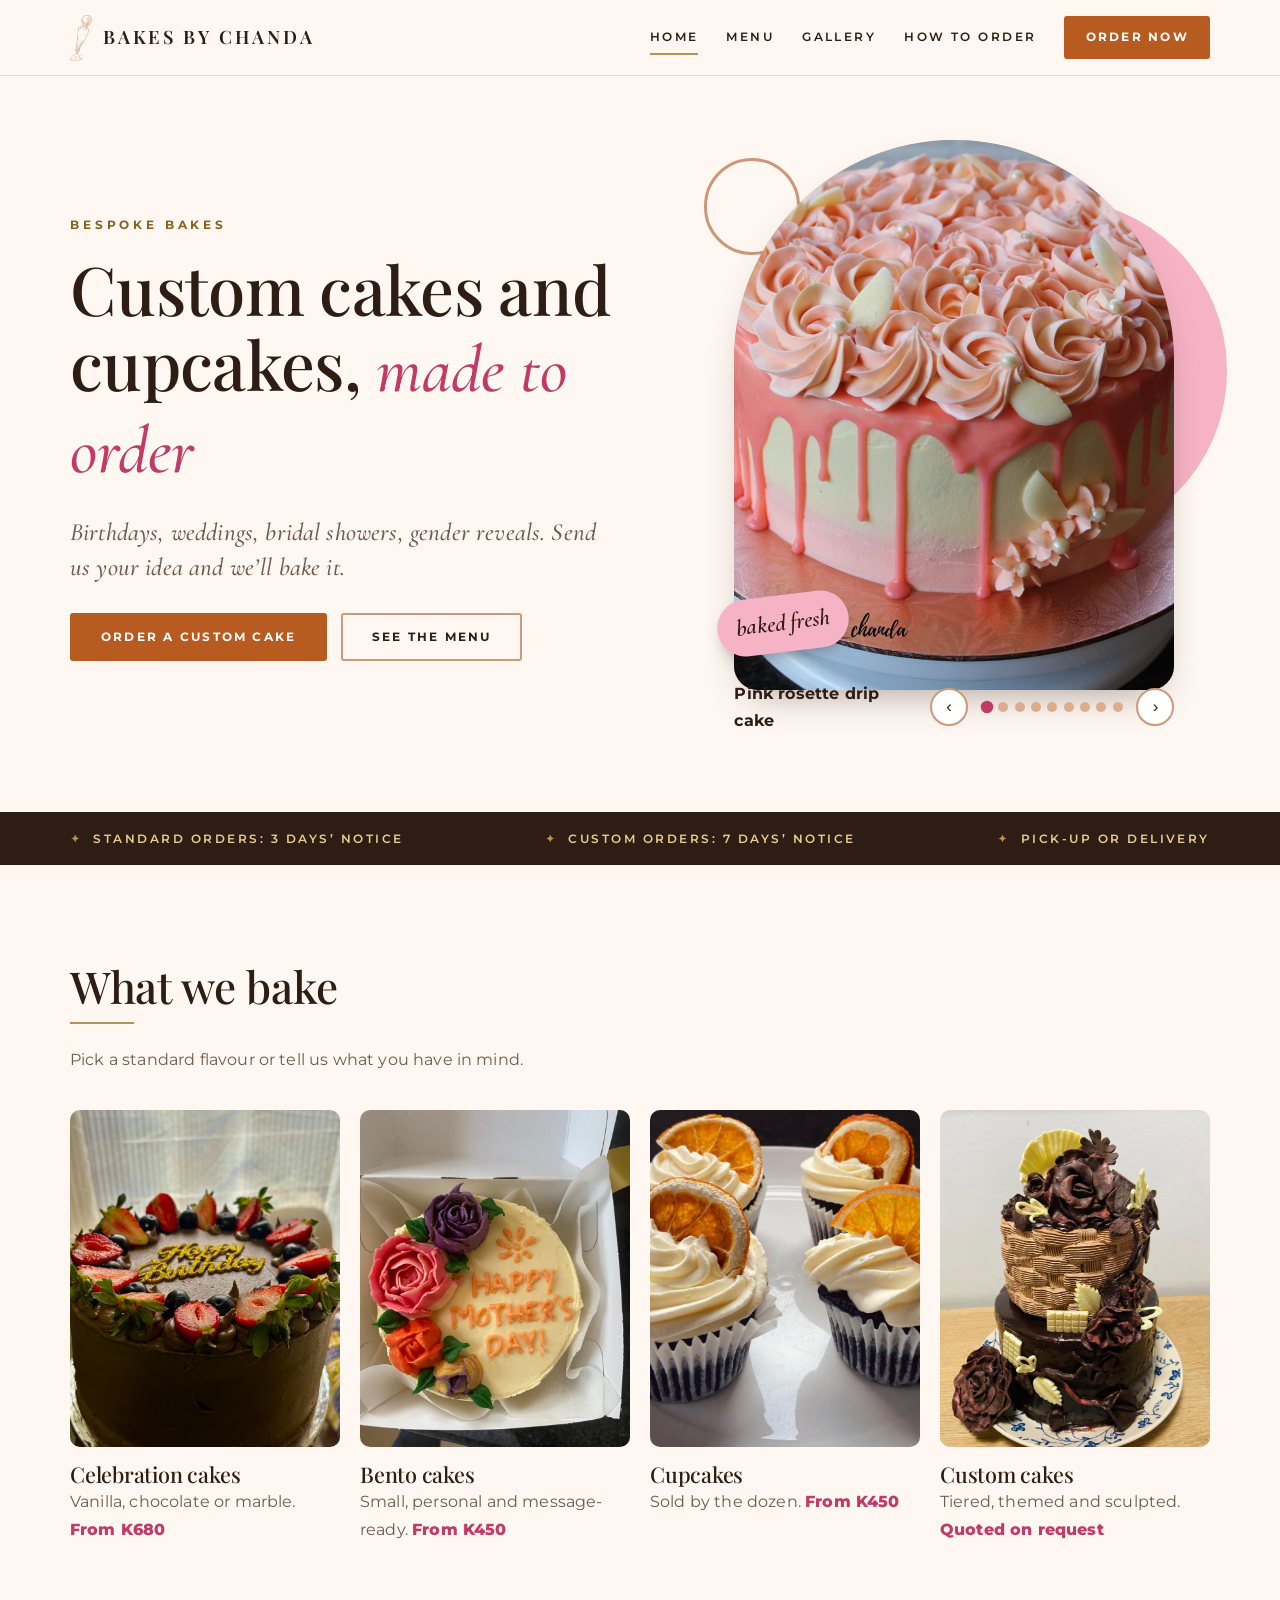
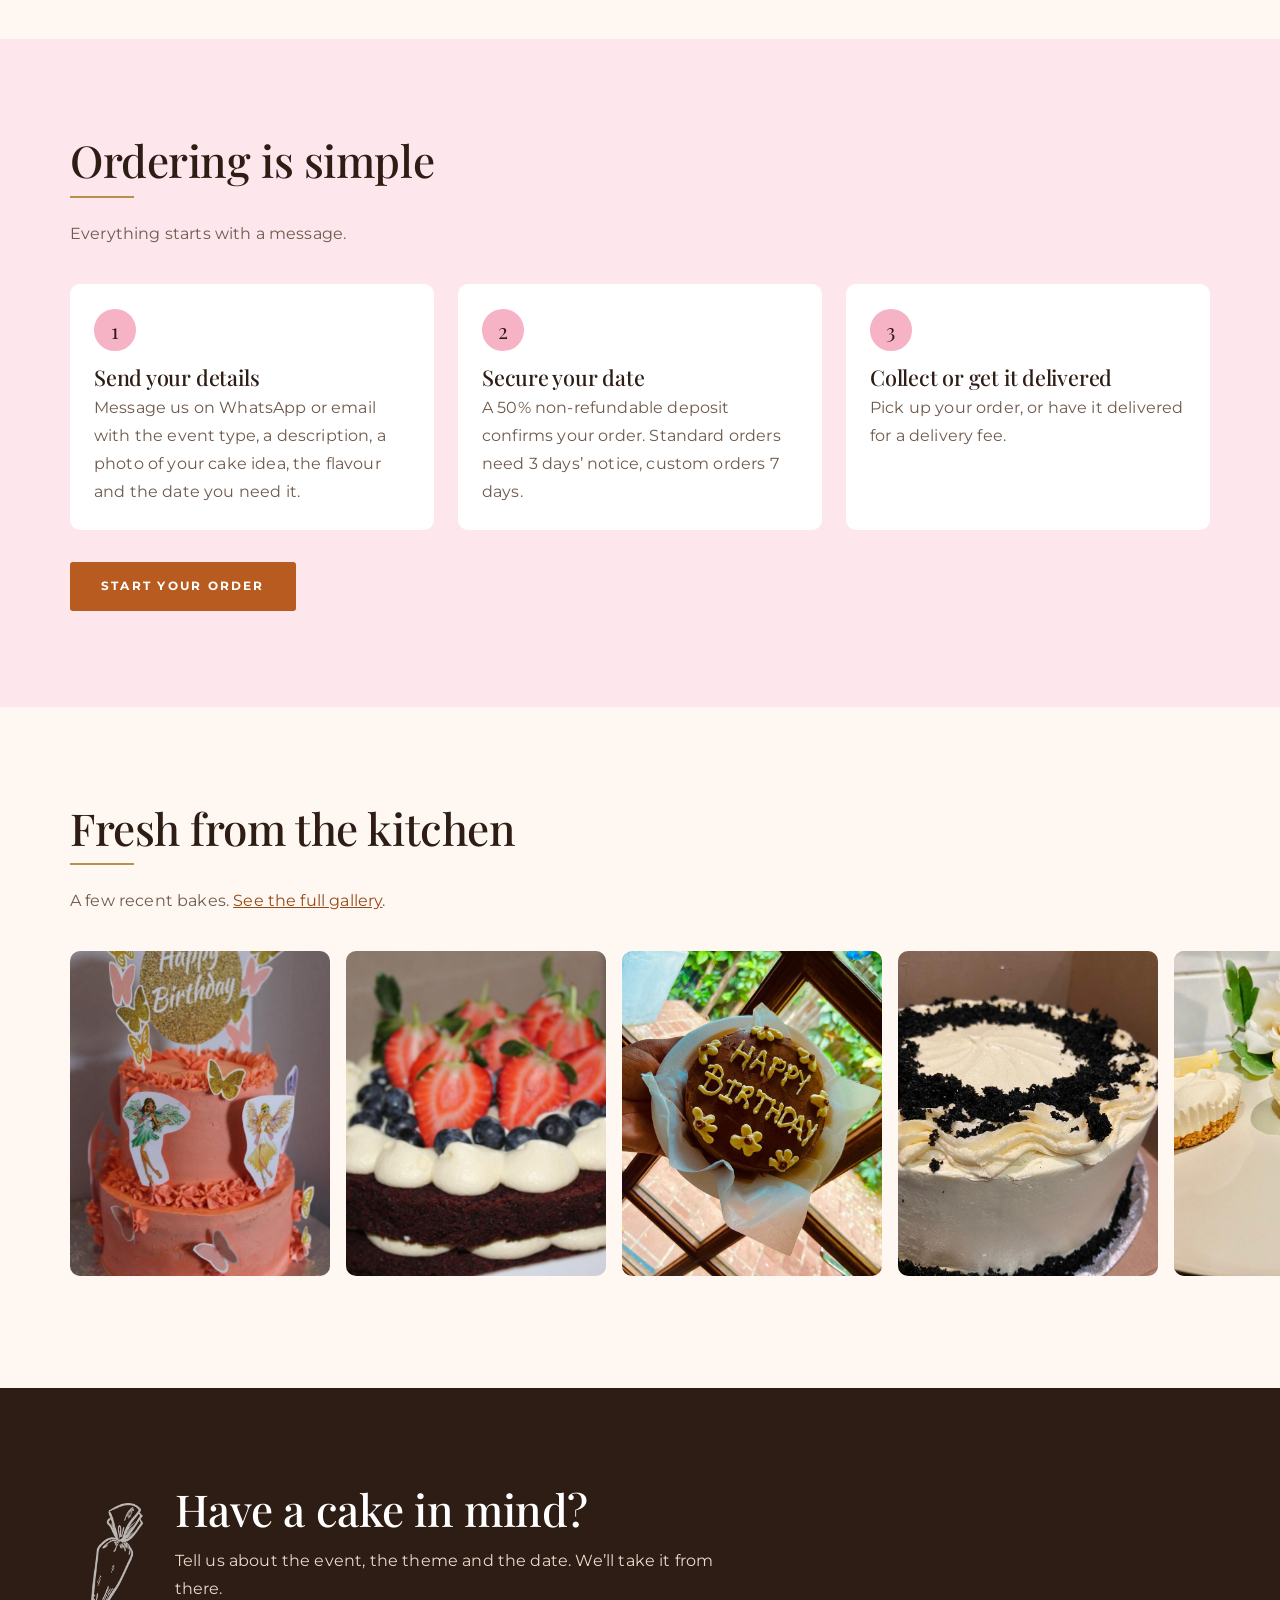
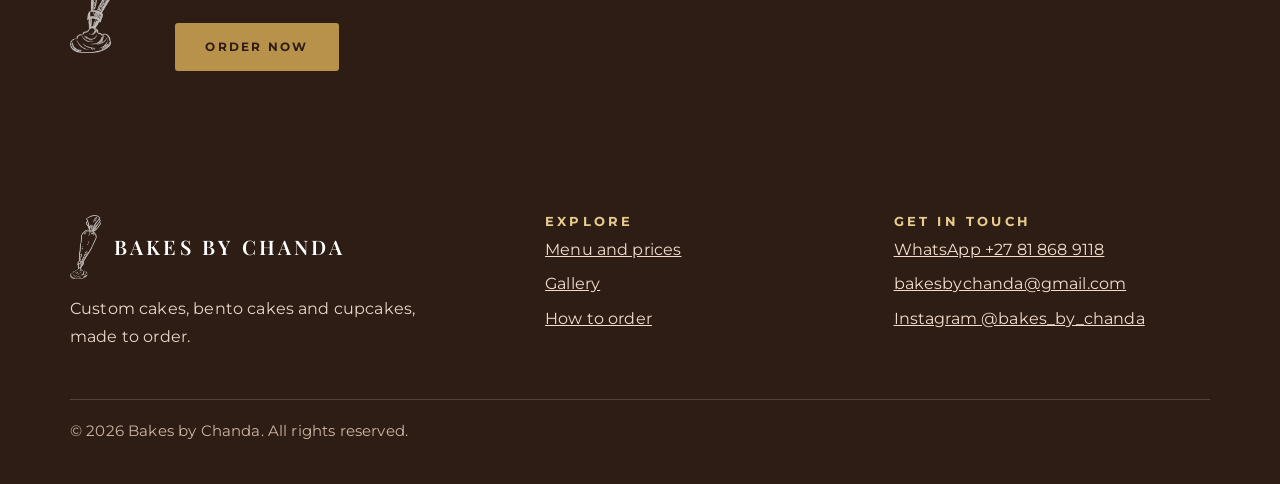
==== commit 8a440e68: "Update index.html" ====
--- a/index.html
+++ b/index.html
@@ -204,7 +204,7 @@
       <div>
         <h3>Get in touch</h3>
         <ul>
-          <li><a href="https://wa.me/260760083694">WhatsApp +260 760 083 694</a></li>
+          <li><a href="https://wa.me/27818689118">WhatsApp +27 81 868 9118</a></li>
           <li><a href="mailto:bakesbychanda@gmail.com">bakesbychanda@gmail.com</a></li>
           <li><a href="https://www.instagram.com/bakes_by_chanda/" rel="noopener">Instagram @bakes_by_chanda</a></li>
         </ul>
